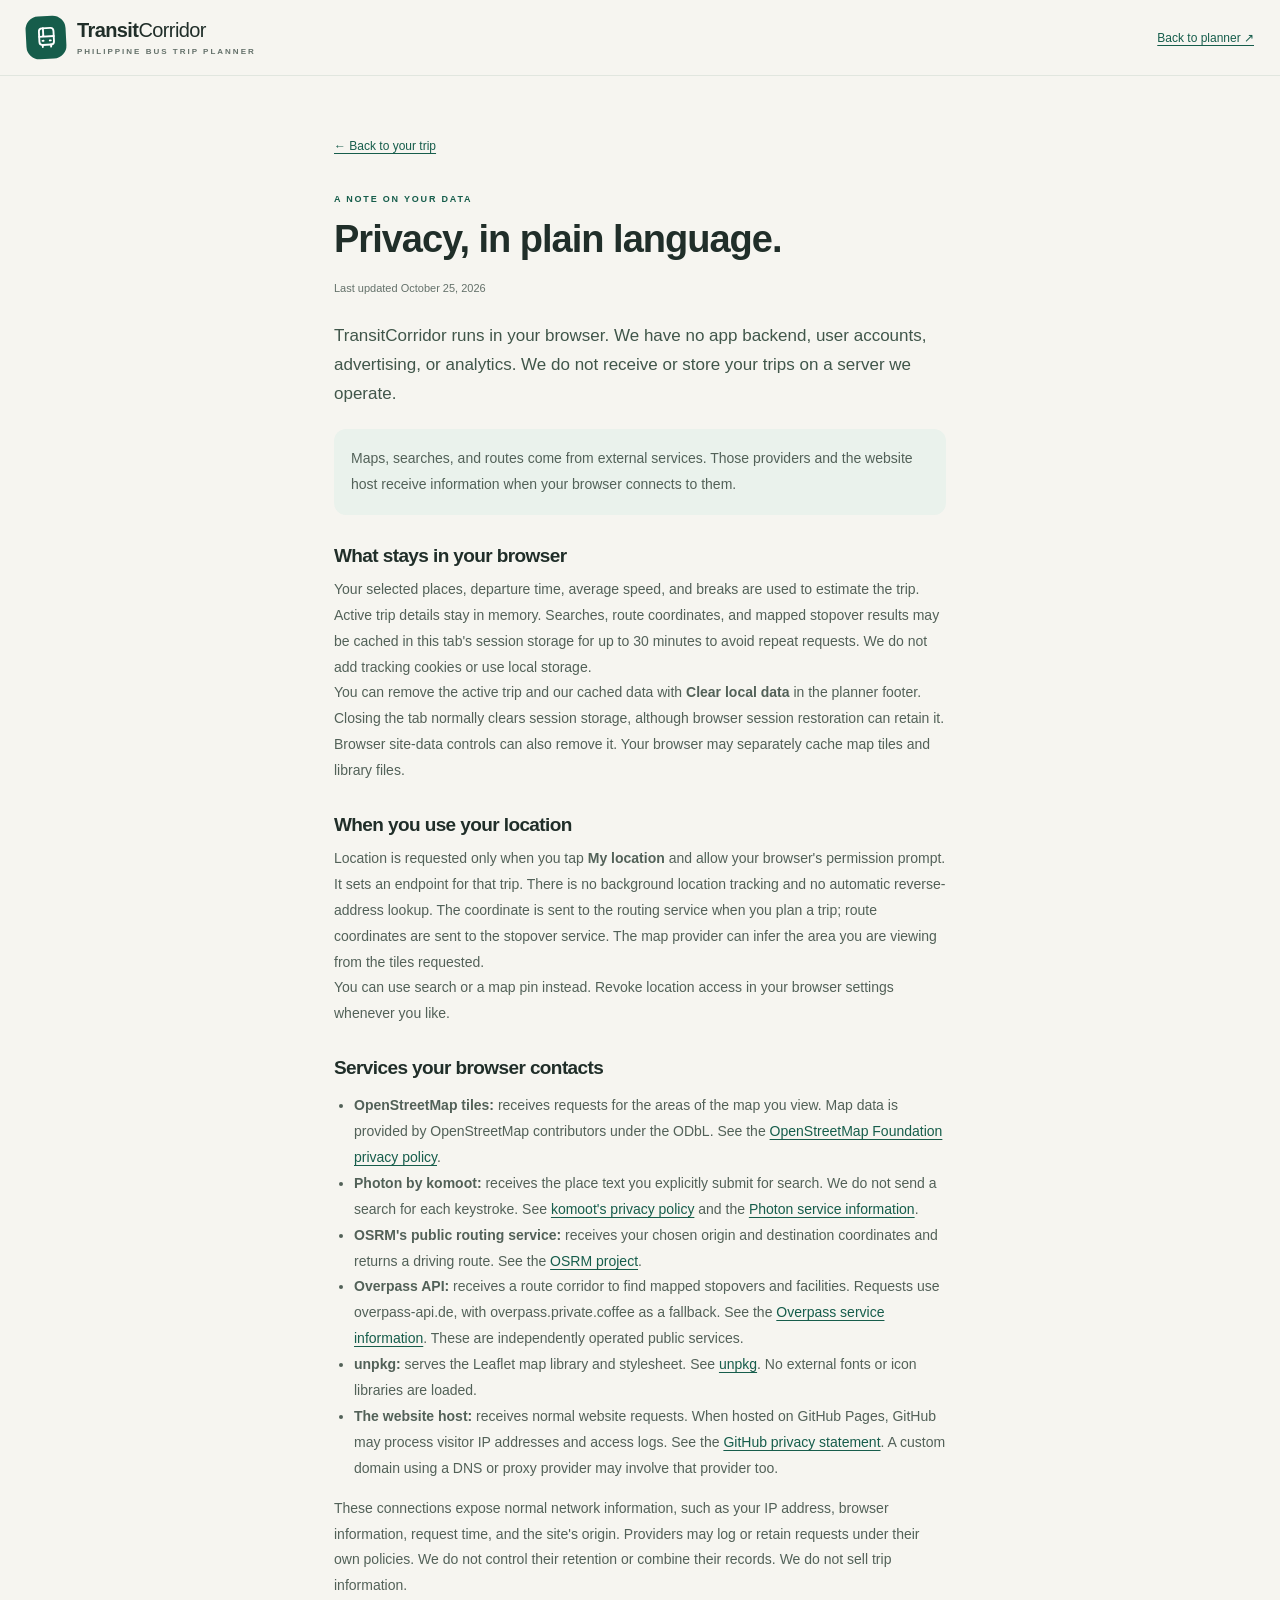
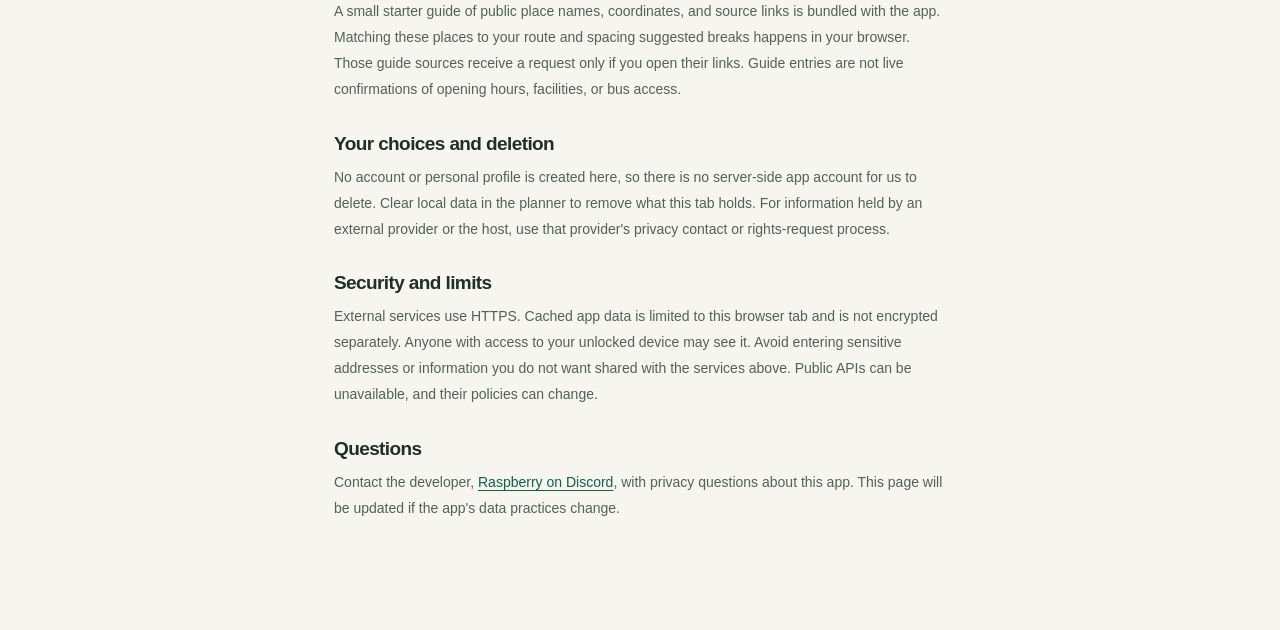
==== privacy.html @ d216ffbf "Initial commit: Bus trip planning and corridor GIS web application" ====
<!doctype html>
<html lang="en-PH">
<head>
  <meta charset="utf-8">
  <meta name="viewport" content="width=device-width, initial-scale=1, viewport-fit=cover">
  <meta name="theme-color" content="#f6f5f0">
  <meta name="description" content="How TransitCorridor handles searches, optional device location, browser storage, and third-party map services.">
  <meta name="referrer" content="strict-origin-when-cross-origin">
  <title>Privacy | TransitCorridor</title>
  <link rel="stylesheet" href="style.css">
</head>
<body class="privacy-page">
  <header class="masthead privacy-header"><a class="brand" href="./"><span class="brand-mark" aria-hidden="true"><svg class="icon" viewBox="0 0 24 24"><rect x="5" y="3" width="14" height="16" rx="3"/><path d="M5 11h14M9 3v8M8 19v2m8-2v2M8 15h1m6 0h1"/></svg></span><span>Transit<span class="brand-light">Corridor</span><small>PHILIPPINE BUS TRIP PLANNER</small></span></a><a class="privacy-link" href="./">Back to planner ↗</a></header>
  <main class="privacy-main">
    <a class="back" href="./">← Back to your trip</a>
    <span class="eyebrow">A NOTE ON YOUR DATA</span>
    <h1>Privacy, in plain language.</h1>
    <p class="updated">Last updated October 25, 2026</p>
    <p class="lead">TransitCorridor runs in your browser. We have no app backend, user accounts, advertising, or analytics. We do not receive or store your trips on a server we operate.</p>
    <div class="privacy-notice"><p>Maps, searches, and routes come from external services. Those providers and the website host receive information when your browser connects to them.</p></div>
    <h2>What stays in your browser</h2>
    <p>Your selected places, departure time, average speed, and breaks are used to estimate the trip. Active trip details stay in memory. Searches, route coordinates, and mapped stopover results may be cached in this tab's session storage for up to 30 minutes to avoid repeat requests. We do not add tracking cookies or use local storage.</p>
    <p>You can remove the active trip and our cached data with <strong>Clear local data</strong> in the planner footer. Closing the tab normally clears session storage, although browser session restoration can retain it. Browser site-data controls can also remove it. Your browser may separately cache map tiles and library files.</p>
    <h2>When you use your location</h2>
    <p>Location is requested only when you tap <strong>My location</strong> and allow your browser's permission prompt. It sets an endpoint for that trip. There is no background location tracking and no automatic reverse-address lookup. The coordinate is sent to the routing service when you plan a trip; route coordinates are sent to the stopover service. The map provider can infer the area you are viewing from the tiles requested.</p>
    <p>You can use search or a map pin instead. Revoke location access in your browser settings whenever you like.</p>
    <h2>Services your browser contacts</h2>
    <ul>
      <li><strong>OpenStreetMap tiles:</strong> receives requests for the areas of the map you view. Map data is provided by OpenStreetMap contributors under the ODbL. See the <a href="https://osmfoundation.org/wiki/Privacy_Policy">OpenStreetMap Foundation privacy policy</a>.</li>
      <li><strong>Photon by komoot:</strong> receives the place text you explicitly submit for search. We do not send a search for each keystroke. See <a href="https://www.komoot.com/privacy">komoot's privacy policy</a> and the <a href="https://github.com/komoot/photon">Photon service information</a>.</li>
      <li><strong>OSRM's public routing service:</strong> receives your chosen origin and destination coordinates and returns a driving route. See the <a href="https://project-osrm.org/">OSRM project</a>.</li>
      <li><strong>Overpass API:</strong> receives a route corridor to find mapped stopovers and facilities. Requests use overpass-api.de, with overpass.private.coffee as a fallback. See the <a href="https://wiki.openstreetmap.org/wiki/Overpass_API">Overpass service information</a>. These are independently operated public services.</li>
      <li><strong>unpkg:</strong> serves the Leaflet map library and stylesheet. See <a href="https://unpkg.com/">unpkg</a>. No external fonts or icon libraries are loaded.</li>
      <li><strong>The website host:</strong> receives normal website requests. When hosted on GitHub Pages, GitHub may process visitor IP addresses and access logs. See the <a href="https://docs.github.com/en/site-policy/privacy-policies/github-general-privacy-statement">GitHub privacy statement</a>. A custom domain using a DNS or proxy provider may involve that provider too.</li>
    </ul>
    <p>These connections expose normal network information, such as your IP address, browser information, request time, and the site's origin. Providers may log or retain requests under their own policies. We do not control their retention or combine their records. We do not sell trip information.</p>
    <p>A small starter guide of public place names, coordinates, and source links is bundled with the app. Matching these places to your route and spacing suggested breaks happens in your browser. Those guide sources receive a request only if you open their links. Guide entries are not live confirmations of opening hours, facilities, or bus access.</p>
    <h2>Your choices and deletion</h2>
    <p>No account or personal profile is created here, so there is no server-side app account for us to delete. Clear local data in the planner to remove what this tab holds. For information held by an external provider or the host, use that provider's privacy contact or rights-request process.</p>
    <h2>Security and limits</h2>
    <p>External services use HTTPS. Cached app data is limited to this browser tab and is not encrypted separately. Anyone with access to your unlocked device may see it. Avoid entering sensitive addresses or information you do not want shared with the services above. Public APIs can be unavailable, and their policies can change.</p>
    <h2>Questions</h2>
    <p>Contact the developer, <a href="https://discord.com/users/561366963381862417">Raspberry on Discord</a>, with privacy questions about this app. This page will be updated if the app's data practices change.</p>
  </main>
</body>
</html>
---- style.css ----
:root{--paper:#f6f5f0;--white:#fff;--ink:#202e29;--muted:#64716a;--green:#165d4b;--green-light:#eaf2ec;--border:#e1e6df;--orange:#cb6b3c;--shadow:0 12px 48px #233c2926;--safe-bottom:env(safe-area-inset-bottom,0px);font-family:Inter,ui-sans-serif,-apple-system,BlinkMacSystemFont,"Segoe UI",sans-serif;color:var(--ink);font-size:14px;color-scheme:light}
*{box-sizing:border-box}body{margin:0;background:var(--paper)}button,input,select{font:inherit}button,a,input,select,summary{-webkit-tap-highlight-color:transparent}button{cursor:pointer}button:disabled{opacity:.55;cursor:wait}a{color:var(--green)}button,input,select{touch-action:manipulation}button{color:inherit}button svg{pointer-events:none}[hidden]{display:none!important}.icon-library{position:absolute;width:0;height:0;overflow:hidden}.icon{width:20px;height:20px;fill:none;stroke:currentColor;stroke-width:1.8;stroke-linecap:round;stroke-linejoin:round;flex-shrink:0}button:focus-visible,a:focus-visible,summary:focus-visible{outline:3px solid #d47c36;outline-offset:3px}input:focus,select:focus{outline:2px solid #277b62;outline-offset:1px}input[type=search]::-webkit-search-cancel-button{-webkit-appearance:none}button{border:0;background:transparent}h1,h2,h3,p{margin:0}a{text-underline-offset:3px}.skip-link{position:fixed;top:-100px;left:20px;z-index:2000;background:white;padding:15px}.skip-link:focus{top:10px}.masthead{height:76px;padding:0 26px;display:flex;align-items:center;gap:24px;background:var(--paper);position:fixed;inset:0 0 auto;z-index:600;border-bottom:1px solid var(--border)}.brand{display:flex;gap:11px;align-items:center;text-decoration:none;color:var(--ink);font-weight:800;font-size:20px;letter-spacing:-.6px;line-height:1.2}.brand-mark{background:var(--green);color:white;border-radius:13px;width:40px;height:43px;display:grid;place-items:center;transform:rotate(-3deg)}.brand-mark .icon{width:25px;height:25px}.brand-light{font-weight:500}.brand small{font-weight:650;letter-spacing:2px;font-size:8px;display:block;margin-top:5px;color:var(--muted)}.header-note{font-size:12px;color:var(--muted);margin:auto}.live-dot{width:7px;height:7px;border-radius:50%;display:inline-block;background:#3b8262;margin-right:6px}.privacy-link{font-size:12px;padding:14px 0}.masthead>.privacy-link{margin-left:auto}#map{position:fixed;inset:76px 0 0;background:#e5ebe2;z-index:0}.map-actions{position:fixed;top:96px;right:20px;z-index:500;display:flex;flex-direction:column;gap:8px}.map-button{background:white;border:1px solid #d7ddd4;box-shadow:0 2px 8px #15251a12;display:grid;place-items:center;width:44px;height:44px;border-radius:13px;font-size:24px}.map-button:hover{background:var(--green-light)}.planner{position:fixed;z-index:550;left:24px;top:100px;bottom:24px;width:410px;border-radius:24px;background:var(--paper);border:1px solid #ffffff;box-shadow:var(--shadow);display:flex;flex-direction:column;overflow:hidden}.planner-heading{padding:24px 24px 12px;display:flex;justify-content:space-between;gap:8px;align-items:center;flex:none}.eyebrow{display:block;font-size:9px;letter-spacing:1.8px;font-weight:800;color:var(--green);line-height:1.5}h1{font-size:25px;letter-spacing:-1px;line-height:1.2;margin-top:7px;font-weight:750}.route-stamp{border:1px solid #d8e0d7;border-radius:50%;width:37px;height:37px;display:grid;place-items:center;color:#81948a;transform:rotate(8deg)}.planner-body{padding:0 24px 20px;overflow:auto;overscroll-behavior:contain;scrollbar-width:thin;scrollbar-color:#c4cec4 transparent;min-height:0;flex:1}.intro{color:var(--muted);font-size:12px;margin:0 0 20px}.sheet-toggle{display:none}.waypoints{background:white;border:1px solid var(--border);border-radius:17px;padding:15px 14px}.waypoint{display:flex;gap:12px;align-items:flex-start}.endpoint-dot{width:23px;height:23px;flex:none;display:grid;place-items:center;border-radius:50%;font-size:10px;font-weight:800;margin-top:5px}.origin-dot{background:var(--green-light);color:var(--green)}.destination-dot{background:#f9e9dc;color:#9f4b26}.waypoint-content{min-width:0;flex:1}.waypoint label{font-size:10px;color:var(--muted);font-weight:600}.input-row{display:flex;align-items:center;min-width:0}.input-row input{min-width:0;width:100%;border:0;padding:9px 0;color:var(--ink);background:transparent;font-size:15px;font-weight:550;text-overflow:ellipsis;border-radius:4px}.input-row input::placeholder{font-size:13px;color:#879087;font-weight:400}.search-button{width:44px;height:44px;display:grid;place-items:center;flex:none;color:var(--green);border-radius:8px}.endpoint-tools{display:flex;gap:14px;flex-wrap:wrap}.endpoint-tools button{display:flex;align-items:center;gap:4px;color:var(--green);padding:7px 0;min-height:34px;font-size:10px}.endpoint-tools .icon{width:13px;height:13px}.waypoint-divider{display:flex;align-items:center;padding-left:35px;height:26px;gap:10px}.waypoint-divider span{border-top:1px solid var(--border);flex:1}.waypoint-divider button{width:44px;height:44px;display:grid;place-items:center;flex:none;background:white;position:relative;border-radius:50%;color:var(--muted)}.waypoint-divider .icon{width:17px;height:17px}.field-note{font-size:10px;line-height:1.6;color:var(--muted);margin:9px 0 18px}.section-label{display:flex;justify-content:space-between;align-items:center;font-size:12px;margin-bottom:9px}.section-label label{font-weight:700}.section-label span{font-size:10px;color:var(--muted)}select,input[type=datetime-local]{background:white;border:1px solid var(--border);border-radius:10px;padding:12px;color:var(--ink);width:100%;min-height:46px;font-size:13px}select{padding-right:30px}.range-heading{display:flex;justify-content:space-between;align-items:center;font-size:11px;margin:18px 0 7px}.range-heading output{font-weight:750;color:var(--green);font-variant-numeric:tabular-nums}input[type=range]{width:100%;height:24px;margin:0;accent-color:var(--green);cursor:pointer}.range-labels{display:flex;justify-content:space-between;font-size:9px;color:var(--muted)}.trip-options{margin:17px 0 14px;border-top:1px solid var(--border);padding-top:6px}summary{font-size:11px;font-weight:600;cursor:pointer;min-height:44px;align-content:center;line-height:1.5}.option-grid{display:grid;grid-template-columns:1fr;gap:14px;padding:5px 0}.option-grid label{font-size:10px;color:var(--muted);display:grid;gap:7px}.trip-options .field-note{margin-bottom:8px}.primary-button{width:100%;min-height:50px;display:flex;justify-content:center;align-items:center;gap:18px;background:var(--green);border-radius:13px;color:white;font-weight:650;font-size:13px;box-shadow:0 5px 12px #165d4b16}.primary-button:hover{background:#104c3c}.primary-button.busy .icon{animation:rotate 1.2s linear infinite}.sample-button{min-height:46px;width:100%;padding:12px 0 6px;font-size:11px;color:var(--muted)}.sample-button span{color:var(--green);padding-left:4px}.status{font-size:12px;line-height:1.6;border-radius:12px;padding:12px 14px;margin:14px 0;background:var(--green-light);color:var(--green)}.status.error{background:#fff0e4;color:#8a421f}.trip-result{margin-top:19px;background:var(--green);color:white;border-radius:18px;padding:19px}.result-heading{display:flex;justify-content:space-between;align-items:center;gap:8px}.result-heading .eyebrow{color:#d5e6d7;font-size:8px;letter-spacing:1.4px}.estimate-badge{font-size:9px;border:1px solid #6b9586;border-radius:5px;padding:3px 6px;color:#e3ede4}.arrival>span{font-size:36px;font-weight:650;letter-spacing:-1.2px;display:block;margin:17px 0 3px;font-variant-numeric:tabular-nums}.arrival small{font-size:11px;color:#c9ddce}.trip-metrics{display:grid;grid-template-columns:.9fr .9fr 1.2fr;gap:6px;padding:17px 0 12px;margin-top:17px;border-top:1px solid #427b68}.trip-metrics>div{display:grid;gap:6px;min-width:0}.trip-metrics span{font-size:9px;color:#c9ddce}.trip-metrics strong{font-size:12px;font-weight:600;font-variant-numeric:tabular-nums}.arrival-date{font-size:10px;color:#e3ede4;line-height:1.5}.estimate-note{font-size:9px;line-height:1.65;color:#c9ddce;margin-top:12px}.stopovers{padding-top:25px}.section-title-row{display:flex;justify-content:space-between;align-items:center;gap:10px}h2{font-size:20px;letter-spacing:-.6px;margin-top:5px;font-weight:700}.count-pill{background:var(--green-light);color:var(--green);border-radius:50%;width:30px;height:30px;display:grid;place-items:center;font-size:12px;font-weight:700;flex:none}.stops-explainer{font-size:11px;color:var(--muted);line-height:1.65;margin:13px 0}.stop-status{font-size:11px;line-height:1.6;color:var(--muted)}.stop-status button{color:var(--green);text-decoration:underline;min-height:44px}.filter-chips{display:flex;gap:6px;overflow:auto;padding:14px 0 9px;scrollbar-width:none}.filter-chips button{white-space:nowrap;border:1px solid var(--border);background:white;border-radius:100px;padding:0 13px;min-height:44px;font-size:11px}.filter-chips button[aria-pressed=true]{background:var(--green);border-color:var(--green);color:white}.stop-search{display:flex;align-items:center;gap:10px;background:white;padding:0 12px;border:1px solid var(--border);border-radius:10px}.stop-search .icon{width:16px;height:16px;color:var(--muted)}.stop-search input{border:0;background:transparent;min-width:0;width:100%;height:44px;font-size:12px}.selection-row{display:flex;justify-content:space-between;align-items:center;gap:8px;font-size:10px;color:var(--muted)}.selection-row button{font-size:10px;min-height:44px;color:var(--green)}.stops-list{display:grid;gap:10px}.stop-card{background:white;border:1px solid var(--border);border-radius:13px;overflow:hidden}.stop-card.selected{border-color:#3a8369;box-shadow:0 0 0 1px #3a836918}.stop-main{display:flex;gap:11px;align-items:flex-start;padding:14px 12px 6px;cursor:pointer;min-height:62px}.stop-main input{accent-color:var(--green);width:19px;height:19px;flex:none;margin:3px 0 0}.stop-info{min-width:0;flex:1}.stop-info strong{font-size:12px;line-height:1.5;display:block;overflow-wrap:anywhere}.stop-meta{font-size:10px;line-height:1.6;color:var(--muted);margin:4px 0}.facility-tags{display:flex;flex-wrap:wrap;gap:5px;margin-top:7px}.facility-tags span{font-size:9px;border-radius:5px;padding:3px 6px;background:var(--green-light);color:var(--green)}.stop-actions{display:flex;justify-content:space-between;gap:8px;align-items:center;margin-left:42px;padding:4px 12px 10px 0}.stop-actions button{font-size:10px;color:var(--green);min-height:44px;padding:0}.stop-actions label{display:flex;align-items:center;gap:5px;font-size:10px;color:var(--muted)}.stop-actions select{width:87px;font-size:11px;min-height:44px;padding:7px}.stop-empty{font-size:12px;color:var(--muted);padding:20px 5px;line-height:1.7}.manual-stop{margin-top:18px;padding:15px;background:#ecefe7;border:1px dashed #c7d2c4;border-radius:12px}.manual-stop h3{font-size:12px}.manual-stop>p{font-size:10px;color:var(--muted);margin:7px 0 12px;line-height:1.6}.manual-row{display:flex;gap:6px;align-items:center;font-size:10px}.manual-row input{min-width:0;border:1px solid #d2dbcf;background:white;border-radius:8px;padding:9px 8px;height:44px;font-size:11px}.manual-row input:first-child{width:100%;flex:1}.manual-row input[type=number]{width:53px}.manual-row button{width:44px;height:44px;flex:none;border-radius:8px;background:var(--green);color:white;font-size:22px}.manual-item{font-size:11px;display:flex;align-items:center;gap:8px;border-top:1px solid #d3dbce;margin-top:9px;padding-top:3px;line-height:1.6;overflow-wrap:anywhere}.manual-item span{flex:1}.manual-item button{width:44px;height:44px;flex:none;color:#855230}.about-estimate{border-top:1px solid var(--border);margin-top:22px;padding-top:5px}.about-estimate p{font-size:11px;line-height:1.75;color:var(--muted);margin:8px 0 14px}.planner-footer{margin-top:15px;display:flex;justify-content:space-between;align-items:center;flex-wrap:wrap;gap:5px;font-size:9px;color:var(--muted)}.planner-footer div{display:flex;gap:12px;align-items:center}.planner-footer a,.planner-footer button{font-size:9px;color:var(--muted);min-height:44px;display:inline-flex;align-items:center;padding:0}.search-results{border-top:1px solid var(--border);margin-top:5px;padding-top:5px}.search-result{width:100%;display:block;text-align:left;font-size:11px;line-height:1.6;padding:12px 2px;border-bottom:1px solid #eef1eb;min-height:44px;overflow-wrap:anywhere}.search-result:hover{color:var(--green);background:var(--green-light)}.search-result:last-child{border-bottom:0}.search-result small{display:block;color:var(--muted);font-size:10px}.search-results p{font-size:11px;line-height:1.6;color:var(--muted);padding:10px 0}.pick-banner{position:fixed;left:50%;top:92px;transform:translateX(-50%);z-index:800;background:var(--green);color:white;border-radius:13px;padding:4px 7px 4px 14px;display:flex;align-items:center;gap:10px;box-shadow:var(--shadow);font-size:12px;max-width:calc(100vw - 30px)}.pick-banner button{color:white;min-height:44px;font-weight:700;font-size:12px}.map-message{position:fixed;right:20px;top:260px;max-width:240px;z-index:500;border-radius:12px;background:#fff6e9;border:1px solid #e7ceb2;padding:12px;font-size:11px;line-height:1.6}.map-message button{display:block;color:var(--green);text-decoration:underline;min-height:44px}.toast{position:fixed;z-index:2100;bottom:calc(24px + var(--safe-bottom));left:50%;transform:translateX(-50%);background:#243a30;color:white;border:1px solid #658170;box-shadow:var(--shadow);padding:13px 18px;border-radius:12px;max-width:calc(100vw - 32px);width:max-content;font-size:12px;line-height:1.6}.no-script{position:fixed;inset:100px 20px auto;z-index:3000;padding:20px;background:white;border:1px solid #ccc;border-radius:12px}.leaflet-control-attribution{font-size:9px!important;background:#fffffff0!important;color:#405147!important}.leaflet-control-attribution a{color:#165d4b!important}.leaflet-popup-content{font-family:inherit;line-height:1.6}.leaflet-popup-content button{display:block;color:var(--green);font-weight:600;min-height:44px;margin-top:4px}.endpoint-marker{width:30px;height:30px;display:grid;place-items:center;border-radius:50%;background:var(--green);color:white;border:3px solid white;box-shadow:0 2px 8px #2037284d;font-weight:800;font-family:inherit;font-size:11px}.endpoint-marker.b{background:#b65e31}.leaflet-container{font-family:inherit}.compact-summary{padding:0 22px 14px}.compact-summary strong{display:block;font-size:20px;letter-spacing:-.5px}.compact-summary>span{font-size:10px;color:var(--muted);display:block;margin-top:3px}
.privacy-page{overflow:auto}.privacy-header{position:static}.privacy-main{max-width:660px;margin:48px auto;padding:0 24px 60px}.privacy-main .eyebrow{margin-top:25px}.privacy-main h1{font-size:38px;margin:10px 0 16px}.privacy-main .lead{font-size:17px;line-height:1.7;color:#40564a}.privacy-main h2{font-size:19px;margin:30px 0 10px}.privacy-main p,.privacy-main li{font-size:14px;line-height:1.85;color:#526158}.privacy-main ul{padding-left:20px}.privacy-main .updated{font-size:11px;margin-bottom:24px;color:var(--muted)}.privacy-main .back{font-size:12px;display:inline-flex;min-height:44px;align-items:center}.privacy-main .privacy-notice{padding:17px;background:var(--green-light);border-radius:12px;margin-top:20px}
@keyframes rotate{to{transform:rotate(360deg)}}
@media(max-width:767px){.masthead{height:68px;padding:0 18px;padding-top:env(safe-area-inset-top,0px);height:calc(68px + env(safe-area-inset-top,0px))}.brand{font-size:18px;gap:9px}.brand small{font-size:7px;letter-spacing:1.6px}.brand-mark{width:34px;height:38px;border-radius:11px}.brand-mark .icon{width:23px;height:23px}.header-note{display:none}.privacy-link{font-size:11px}#map{top:calc(68px + env(safe-area-inset-top,0px));bottom:0}.map-actions{top:calc(82px + env(safe-area-inset-top,0px));right:14px;gap:7px}.map-button{width:44px;height:44px;border-radius:12px}.planner{inset:auto 0 0;width:auto;bottom:0;height:55dvh;height:var(--sheet-height,55dvh);max-height:calc(100dvh - 80px - env(safe-area-inset-top,0px));border-radius:23px 23px 0 0;border-bottom:0;transition:height .22s ease;box-shadow:0 -7px 32px #263e2926;padding-bottom:var(--safe-bottom)}.planner[data-sheet=expanded]{--sheet-height:calc(100dvh - 80px - env(safe-area-inset-top,0px))}.planner[data-sheet=collapsed]{--sheet-height:calc(124px + var(--safe-bottom))}.planner[data-sheet=collapsed] .planner-heading,.planner[data-sheet=collapsed] .planner-body{display:none}.planner[data-sheet=collapsed] .compact-summary{display:block!important}.planner-heading{padding:4px 22px 11px}.planner-body{padding:0 22px 18px}.sheet-toggle{display:flex;min-height:32px;width:100%;align-items:center;justify-content:center;position:relative;flex:none;touch-action:none;padding:5px 20px}.sheet-grip{position:absolute;top:8px;width:34px;height:4px;border-radius:5px;background:#c8d1c6}.sheet-toggle>span:nth-child(2){font-size:0}.sheet-chevron{position:absolute;right:24px;top:4px;color:var(--muted);font-size:18px}.planner[data-sheet=expanded] .sheet-chevron{transform:rotate(180deg)}h1{font-size:23px;margin-top:5px}.eyebrow{font-size:8px;letter-spacing:1.5px}.route-stamp{width:34px;height:34px}.intro{font-size:11px;margin-bottom:17px}.waypoints{padding:12px}.waypoint-content input{font-size:16px}.endpoint-tools button{min-height:44px;font-size:10px}.endpoint-tools{gap:13px}.waypoint-divider{height:16px}.waypoint{gap:9px}.waypoint-divider{padding-left:32px}.field-note{margin-bottom:17px}.pick-banner{top:calc(78px + env(safe-area-inset-top,0px));left:12px;right:68px;transform:none;max-width:none;font-size:11px}.map-message{top:calc(240px + env(safe-area-inset-top,0px));right:14px;max-width:210px}.leaflet-bottom.leaflet-right{bottom:calc(var(--map-bottom,55dvh) + 4px);max-width:100%;transition:bottom .22s ease}.leaflet-control-attribution{font-size:8px!important;max-width:100%;line-height:1.6}.trip-metrics strong{font-size:12px}.arrival>span{font-size:35px}.privacy-main{margin:28px auto;padding:0 22px 40px}.privacy-main h1{font-size:32px}.privacy-main .lead{font-size:16px}.privacy-header{height:68px}.privacy-page .brand{font-size:18px}.privacy-page .masthead{position:static}.privacy-main p,.privacy-main li{font-size:13px}}
@media(max-width:359px){.brand{font-size:16px}.planner-body{padding-left:16px;padding-right:16px}.planner-heading{padding-left:16px;padding-right:16px}.endpoint-tools{gap:7px}.trip-result{padding:16px}.trip-metrics strong{font-size:11px}.stop-actions{margin-left:38px}.manual-stop{padding:12px}}
@media(prefers-reduced-motion:reduce){*,*::before,*::after{animation:none!important;transition:none!important;scroll-behavior:auto!important}}

.suggestions-panel{margin:16px 0 7px;padding:14px;background:#e9efe5;border:1px solid #d4dfcf;border-radius:14px}.suggestions-panel h3{font-size:15px;letter-spacing:-.3px}.interval-label{font-size:9px;color:var(--muted);display:flex;align-items:center;gap:6px}.interval-label select{width:85px;padding:8px;font-size:11px;min-height:44px}.suggestions-note{font-size:10px;line-height:1.65;color:var(--muted);margin:9px 0 12px}#suggestions-list{display:grid;gap:9px}.suggestion-card{background:white;border:1px solid #dce4d7;padding:13px;border-radius:10px}.suggestion-card .eyebrow{font-size:8px;letter-spacing:.6px}.suggestion-card h3{font-size:13px;margin:7px 0 5px;line-height:1.5}.suggestion-card p{font-size:10px;line-height:1.65;color:var(--muted)}.suggestion-actions{display:flex;justify-content:space-between;gap:8px;margin-top:8px}.suggestion-actions button{min-height:44px;color:var(--green);font-size:10px;padding:5px 0}.suggestion-actions .suggestion-add{border:1px solid #b7cdb7;background:#f2f7ee;border-radius:8px;padding:5px 10px;font-weight:650}.secondary-button{width:100%;min-height:46px;border:1px solid #bdcdb6;border-radius:10px;background:white;color:var(--green);font-size:11px;font-weight:650;margin-top:10px}.place-sources{border-top:1px solid #edf0e9;padding:0 13px 8px}.place-sources summary{font-size:9px;color:var(--muted)}.place-sources a{display:block;font-size:10px;line-height:1.6;padding:8px 0;min-height:36px}.place-sources p{font-size:9px;line-height:1.6;color:var(--muted);padding-top:7px}
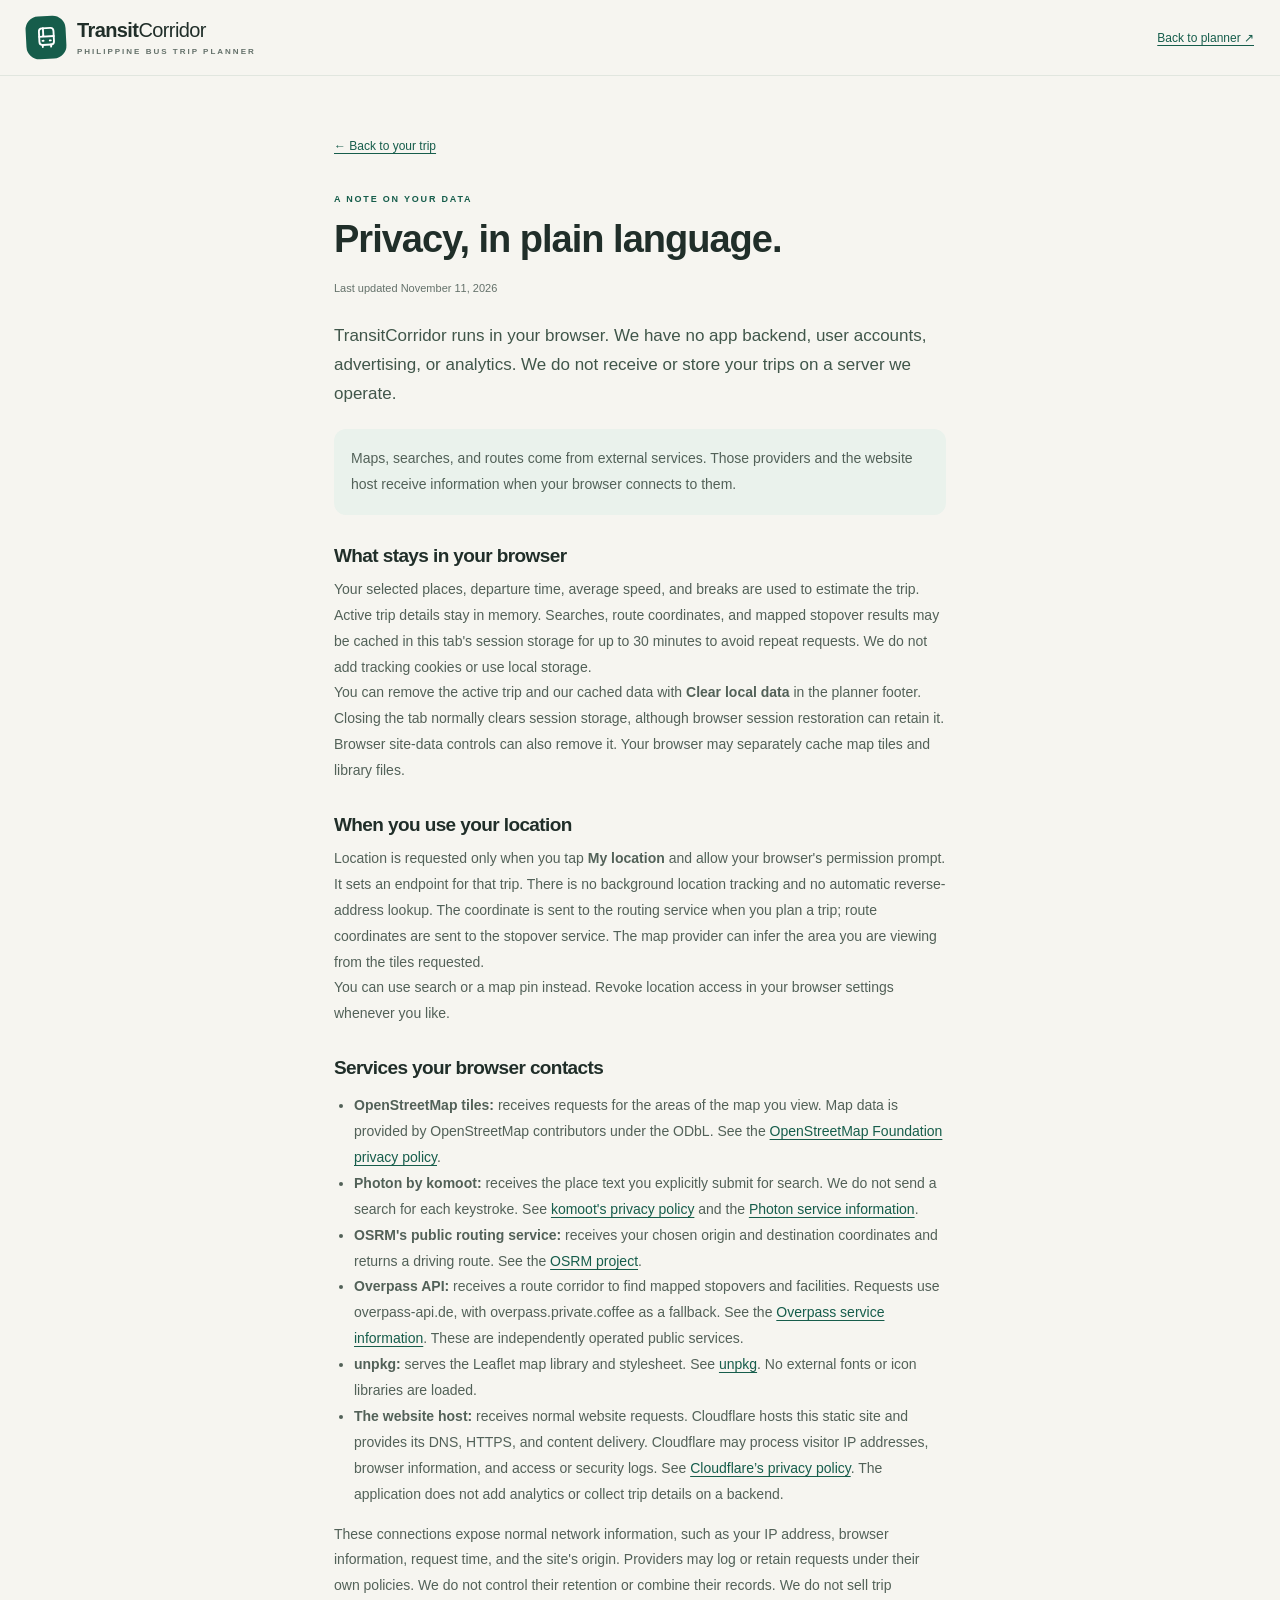
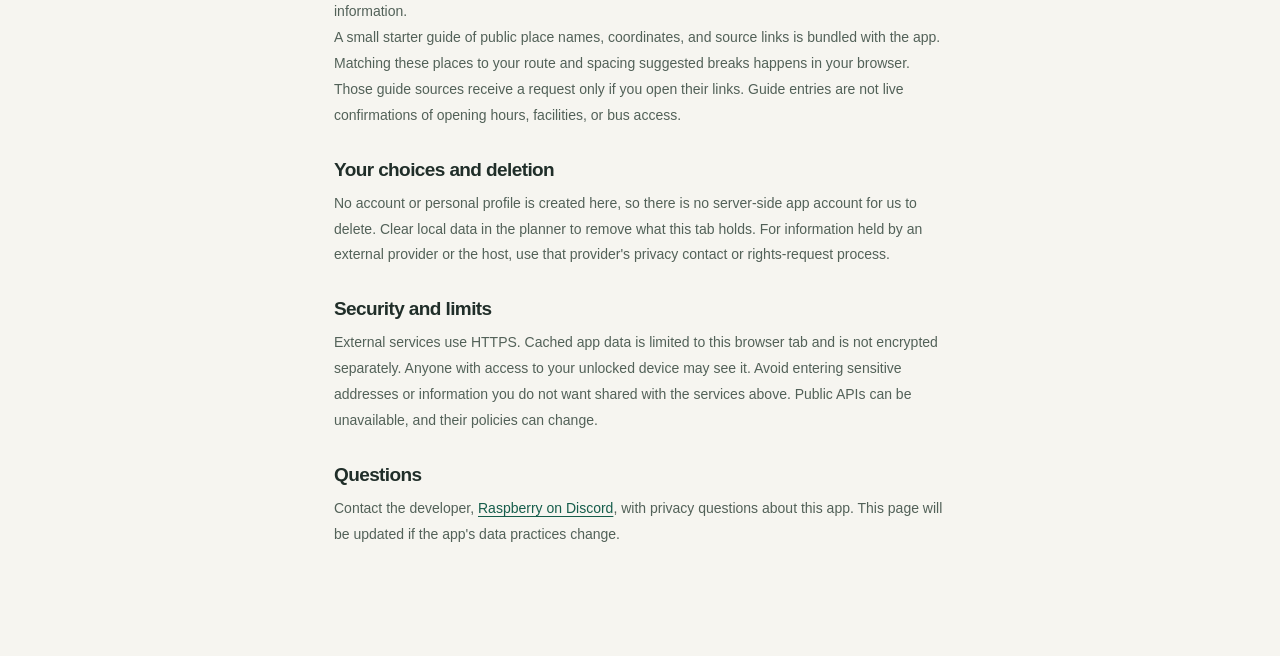
==== commit 65344448: "Restore static hosting at bustrip.flarial.xyz Stage only public application assets for Cloudflare Wo" ====
--- a/privacy.html
+++ b/privacy.html
@@ -15,7 +15,7 @@
     <a class="back" href="./">← Back to your trip</a>
     <span class="eyebrow">A NOTE ON YOUR DATA</span>
     <h1>Privacy, in plain language.</h1>
-    <p class="updated">Last updated October 25, 2026</p>
+    <p class="updated">Last updated November 11, 2026</p>
     <p class="lead">TransitCorridor runs in your browser. We have no app backend, user accounts, advertising, or analytics. We do not receive or store your trips on a server we operate.</p>
     <div class="privacy-notice"><p>Maps, searches, and routes come from external services. Those providers and the website host receive information when your browser connects to them.</p></div>
     <h2>What stays in your browser</h2>
@@ -31,7 +31,7 @@
       <li><strong>OSRM's public routing service:</strong> receives your chosen origin and destination coordinates and returns a driving route. See the <a href="https://project-osrm.org/">OSRM project</a>.</li>
       <li><strong>Overpass API:</strong> receives a route corridor to find mapped stopovers and facilities. Requests use overpass-api.de, with overpass.private.coffee as a fallback. See the <a href="https://wiki.openstreetmap.org/wiki/Overpass_API">Overpass service information</a>. These are independently operated public services.</li>
       <li><strong>unpkg:</strong> serves the Leaflet map library and stylesheet. See <a href="https://unpkg.com/">unpkg</a>. No external fonts or icon libraries are loaded.</li>
-      <li><strong>The website host:</strong> receives normal website requests. When hosted on GitHub Pages, GitHub may process visitor IP addresses and access logs. See the <a href="https://docs.github.com/en/site-policy/privacy-policies/github-general-privacy-statement">GitHub privacy statement</a>. A custom domain using a DNS or proxy provider may involve that provider too.</li>
+      <li><strong>The website host:</strong> receives normal website requests. Cloudflare hosts this static site and provides its DNS, HTTPS, and content delivery. Cloudflare may process visitor IP addresses, browser information, and access or security logs. See <a href="https://www.cloudflare.com/privacypolicy/">Cloudflare’s privacy policy</a>. The application does not add analytics or collect trip details on a backend.</li>
     </ul>
     <p>These connections expose normal network information, such as your IP address, browser information, request time, and the site's origin. Providers may log or retain requests under their own policies. We do not control their retention or combine their records. We do not sell trip information.</p>
     <p>A small starter guide of public place names, coordinates, and source links is bundled with the app. Matching these places to your route and spacing suggested breaks happens in your browser. Those guide sources receive a request only if you open their links. Guide entries are not live confirmations of opening hours, facilities, or bus access.</p>
